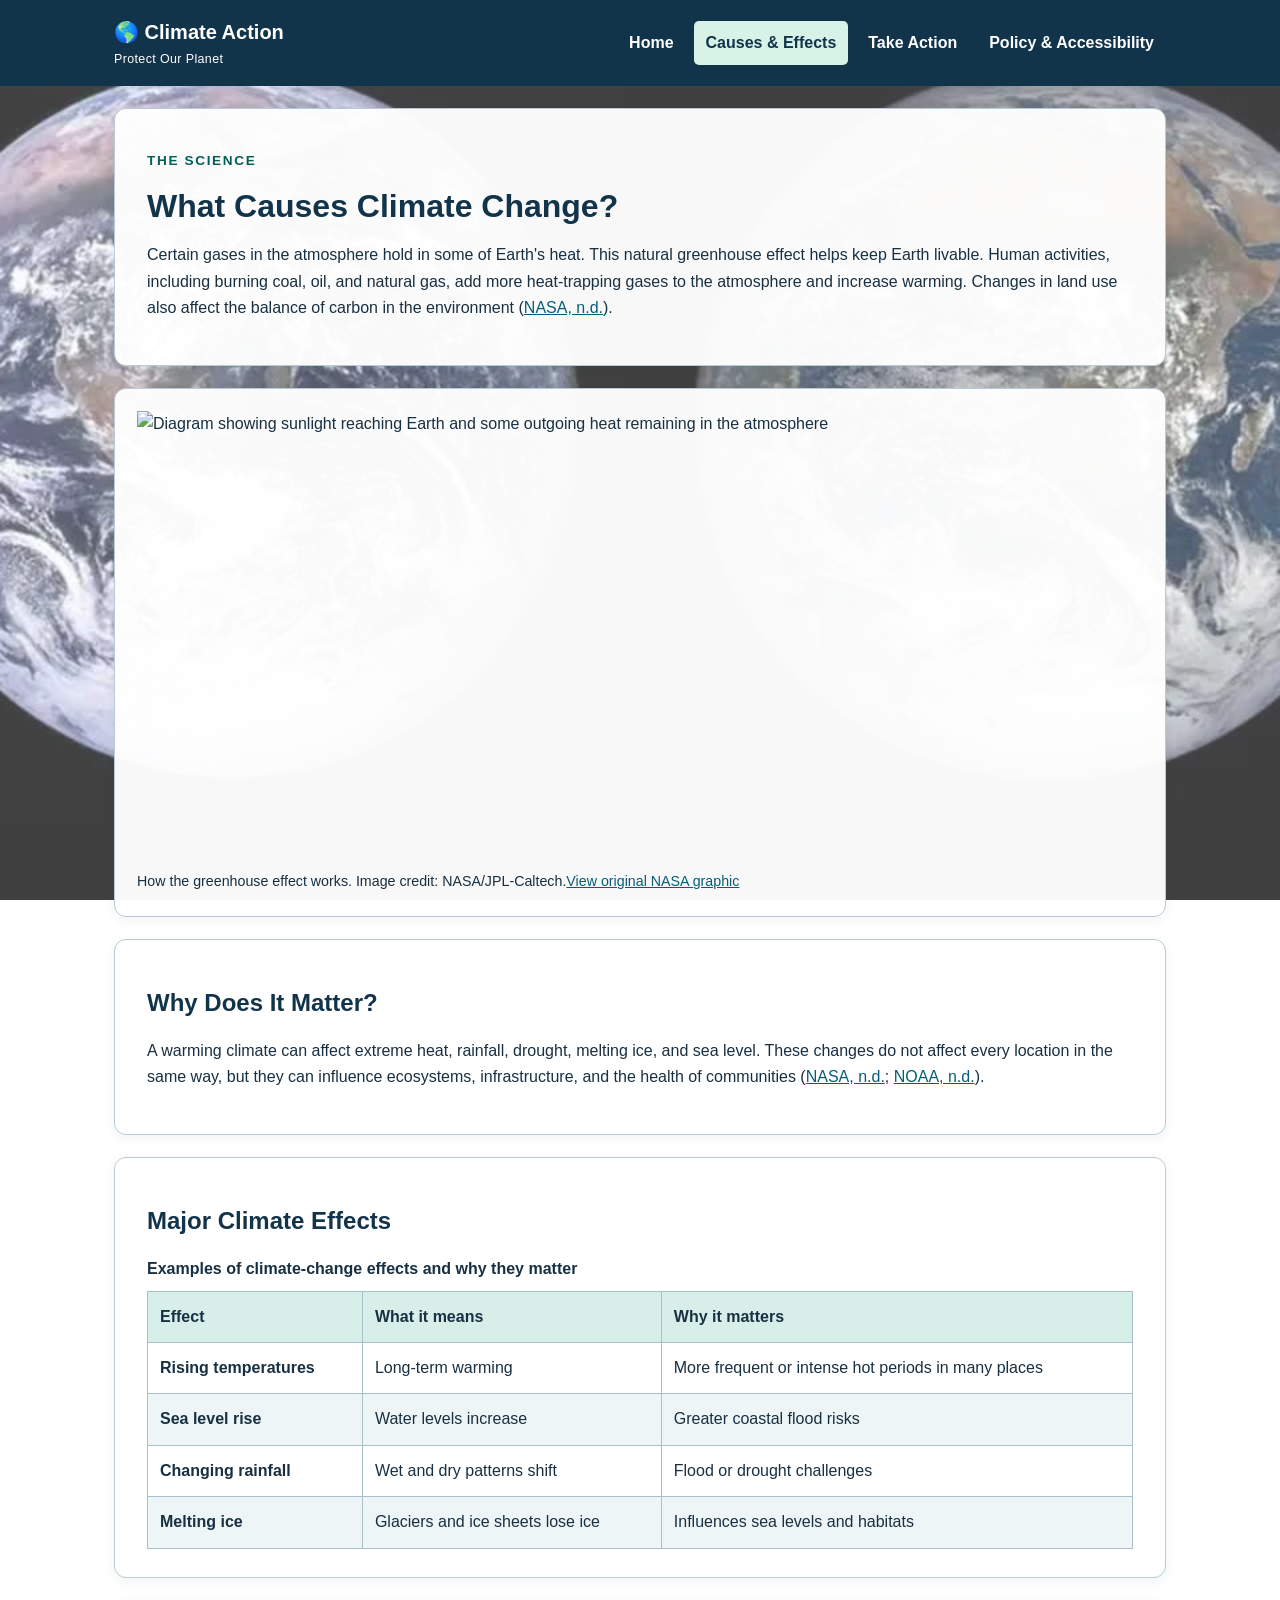
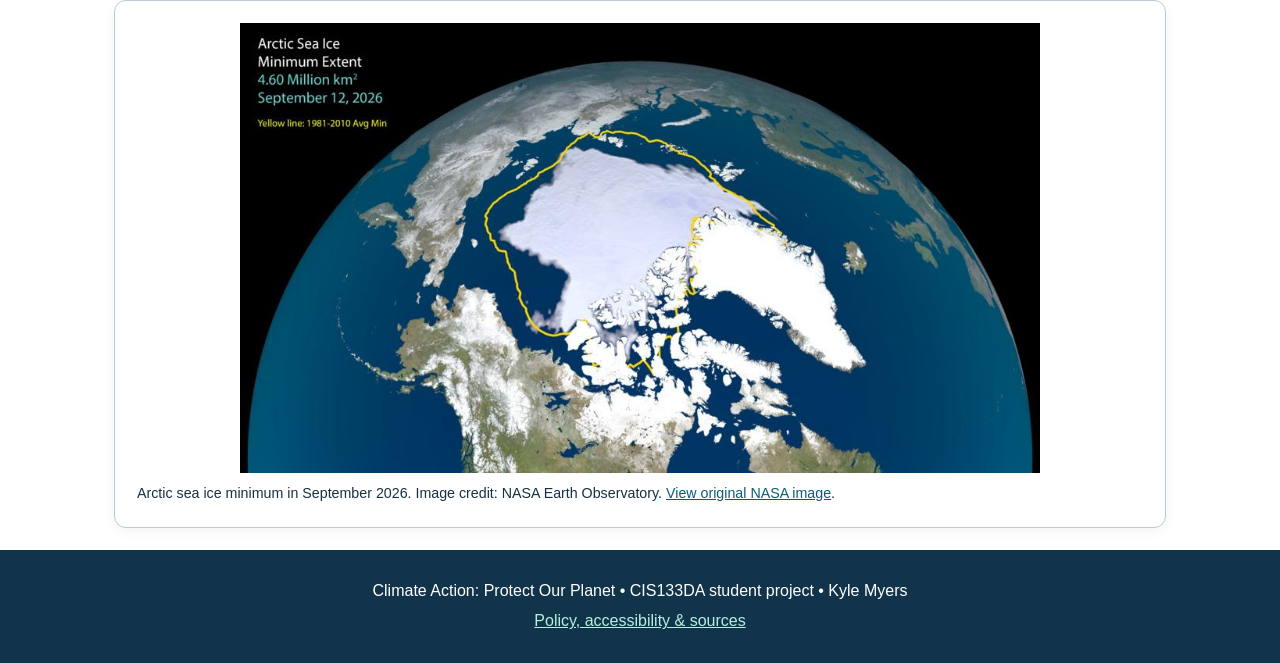
==== causes.html @ 11b66479 "Add completed Climate Action final website" ====
<!DOCTYPE html>
<html lang="en">
<head>
  <meta charset="UTF-8">
  <meta name="viewport" content="width=device-width, initial-scale=1">
  <meta name="author" content="Kyle Myers">
  <meta name="description" content="Learn about greenhouse gases and how climate change affects communities and nature.">
  <meta name="keywords" content="greenhouse gases, warming, impacts">
  <title>Climate Action | Causes & Effects</title>
  <link rel="stylesheet" href="Css/Default_styles.css">
  <script src="Scripts/Javascript.js" defer></script>
</head>
<body>
  <!-- Skip link helps keyboard users jump to the main content. -->
  <a class="skip-link" href="#main-content">Skip to main content</a>
  <header class="site-header">
    <div class="header-inner">
      <a class="brand" href="index.html">🌎 Climate Action <span>Protect Our Planet</span></a>
      <!-- The same navigation appears on every page. -->
      <nav aria-label="Main navigation"><a href="index.html">Home</a>
<a href="causes.html" aria-current="page">Causes & Effects</a>
<a href="action.html">Take Action</a>
<a href="policy.html">Policy & Accessibility</a></nav>
    </div>
  </header>
  <main id="main-content" class="container">
    <section class="page-intro"><p class="eyebrow">The Science</p><h1>What Causes Climate Change?</h1><p>Certain gases in the atmosphere hold in some of Earth's heat. This natural greenhouse effect helps keep Earth livable. Human activities, including burning coal, oil, and natural gas, add more heat-trapping gases to the atmosphere and increase warming. Changes in land use also affect the balance of carbon in the environment (<a href="https://science.nasa.gov/climate-change/causes/">NASA, n.d.</a>).</p></section>
    <figure class="featured-figure"><img src="Images/greenhouse-effect.png" alt="Diagram showing sunlight reaching Earth and some outgoing heat remaining in the atmosphere" width="900" height="420"><figcaption>How the greenhouse effect works. Image credit: NASA/JPL-Caltech.<a href="https://science.nasa.gov/resource/graphic-the-greenhouse-effect/">View original NASA graphic</a></figcaption></figure>
    <section class="panel"><h2>Why Does It Matter?</h2><p>A warming climate can affect extreme heat, rainfall, drought, melting ice, and sea level. These changes do not affect every location in the same way, but they can influence ecosystems, infrastructure, and the health of communities (<a href="https://science.nasa.gov/climate-change/effects/">NASA, n.d.</a>; <a href="https://www.noaa.gov/education/resource-collections/climate/climate-change-impacts">NOAA, n.d.</a>).</p></section>
    <section class="panel"><h2>Major Climate Effects</h2><div class="table-scroll"><table><caption>Examples of climate-change effects and why they matter</caption><thead><tr><th scope="col">Effect</th><th scope="col">What it means</th><th scope="col">Why it matters</th></tr></thead><tbody><tr><th scope="row">Rising temperatures</th><td>Long-term warming</td><td>More frequent or intense hot periods in many places</td></tr><tr><th scope="row">Sea level rise</th><td>Water levels increase</td><td>Greater coastal flood risks</td></tr><tr><th scope="row">Changing rainfall</th><td>Wet and dry patterns shift</td><td>Flood or drought challenges</td></tr><tr><th scope="row">Melting ice</th><td>Glaciers and ice sheets lose ice</td><td>Influences sea levels and habitats</td></tr></tbody></table></div></section>
    <figure class="featured-figure"><img src="Images/arctic-sea-ice.png" alt="Illustration of white Arctic sea ice floating in dark blue seawater beneath mountains" width="900" height="420"><figcaption> Arctic sea ice minimum in September 2026. Image credit: NASA Earth Observatory. <a href="https://science.nasa.gov/earth/earth-observatory/arctic-sea-ice-shrinks-to-its-2026-minimum/">View original NASA image</a>.</figcaption></figure>
  </main>
  <footer class="site-footer">
    <p>Climate Action: Protect Our Planet • CIS133DA student project • Kyle Myers</p>
    <p><a href="policy.html">Policy, accessibility & sources</a></p>
  </footer>
</body>
</html>
---- Css/Default_styles.css ----
/* Main stylesheet: one design shared by all four pages. */
:root { color-scheme: light; --navy:#12344b; --teal:#116b64; --cream:#f5f9fa; --ink:#183042; --line:#b8cbd4; }
* { box-sizing: border-box; }
html { scroll-behavior: smooth; }
/* Background image is an original SVG illustration in the Images folder. */
body { margin:0; color:var(--ink); font: 1rem/1.65 Arial, Helvetica, sans-serif; background:linear-gradient(rgba(255,255,255,0.25), rgba(255,255,255,0.25)), url('../Images/earth-background.png') center top/cover fixed no-repeat; }
a { color:#075d78; } a:hover { text-decoration-thickness:3px; }
a:focus-visible, button:focus-visible, input:focus-visible { outline:3px solid #c6680e; outline-offset:3px; }
.skip-link { position:absolute; left:12px; top:-80px; background:white; padding:12px; z-index:9; }
.skip-link:focus { top:12px; }
/* Class selector used to style the website header without affecting other header elements. */
.site-header { background:var(--navy); color:white; }
.header-inner { max-width:1100px; margin:auto; padding:16px 24px; display:flex; align-items:center; justify-content:space-between; gap:18px; flex-wrap:wrap; }
.brand { color:white; font-size:1.25rem; font-weight:bold; text-decoration:none; }
.brand span { font-size:.78rem; display:block; font-weight:normal; letter-spacing:.03em; }
nav { display:flex; gap:8px; flex-wrap:wrap; }
nav a { color:white; padding:9px 12px; border-radius:5px; text-decoration:none; font-weight:bold; }
nav a:hover, nav a[aria-current='page'] { background:#d7f3e8; color:#12344b; }
/* .container is reused to center page content at a readable line length. */
.container { max-width:1100px; margin:auto; padding:0 24px; }
h1,h2,h3 { line-height:1.25; color:var(--navy); } h1 { font-size: 2.5rem; margin: .3em 0; } h1 { font-size: 2rem; }
.eyebrow { color:#075d57; text-transform:uppercase; font-size:.85rem; letter-spacing:.12em; font-weight:bold; }
.lead { font-size:1.1rem; }
.hero, .panel, .card, .featured-figure, .page-intro { background:rgba(255,255,255,.96); border:1px solid var(--line); border-radius:12px; box-shadow:0 3px 12px #12344b10; }
/* The hero class styles the main introduction without changing other page sections. */
.hero { display:grid; grid-template-columns:1.15fr 1fr; gap:28px; align-items:center; padding:36px; }
.hero figure { margin:0; } img { max-width:100%; height:auto; display:block; }
figcaption { margin-top:9px; font-size:.89rem; }
.button-row { display:flex; flex-wrap:wrap; gap:12px; margin-top:22px; }
.button, button { display:inline-block; background:var(--teal); border:2px solid var(--teal); padding:11px 17px; border-radius:6px; color:white; font:inherit; font-weight:bold; text-decoration:none; cursor:pointer; }
.button:hover, button:hover { background:#084d47; color:white; }
.button-outline { color:var(--teal); background:white; } .button-outline:hover { color:white; }
.panel, .page-intro { padding:28px 32px; margin-top:22px; }
.cards { display:grid; grid-template-columns:repeat(2,minmax(0,1fr)); gap:20px; margin-top:22px; }
/* The card class styles individual content boxes without affecting other HTML articles. */
.card { padding:25px; }
.featured-figure { margin:22px 0; padding:22px; }
.featured-figure img { width:100%; max-height:450px; object-fit:contain; }
.table-scroll { overflow-x:auto; } table { width:100%; border-collapse:collapse; min-width:570px; } caption { text-align:left; padding-bottom:8px; font-weight:bold; }
th,td { border:1px solid #a8c0cb; padding:12px; text-align:left; vertical-align:top; }
thead { background:#d8eee9; } tbody tr:nth-child(even) { background:#edf5f7; }
.action-list li { padding:5px 0 5px 8px; }
fieldset { border:1px solid #9dbac3; padding:16px; border-radius:8px; margin:16px 0; } legend { font-weight:bold; }
/* .check-option styles only pledge selections, not navigation links or other labels. */
.check-option { display:block; margin:12px 0; padding:5px 0; cursor:pointer; }
.check-option input { width:18px; height:18px; vertical-align:middle; accent-color:var(--teal); }
/* #pledge-message is unique because only the action form displays a status message. */
#pledge-message { font-weight:bold; min-height:1.5em; color:#16594b; }
.sources li { margin:.45em 0; overflow-wrap:anywhere; }
.site-footer { padding:24px; text-align:center; background:var(--navy); color:white; } .site-footer p { margin:4px; } .site-footer a { color:#b4f2e0; }
/* Responsive design: stack content and navigation on phones. */
@media (max-width:720px) { .hero,.cards { grid-template-columns:1fr; } .hero { padding:24px; } .header-inner { align-items:flex-start; } nav { width:100%; } nav a { padding:8px 9px; } .panel,.page-intro { padding:22px; } body { background-attachment:scroll; } }
@media (prefers-reduced-motion:reduce) { html { scroll-behavior:auto; } }
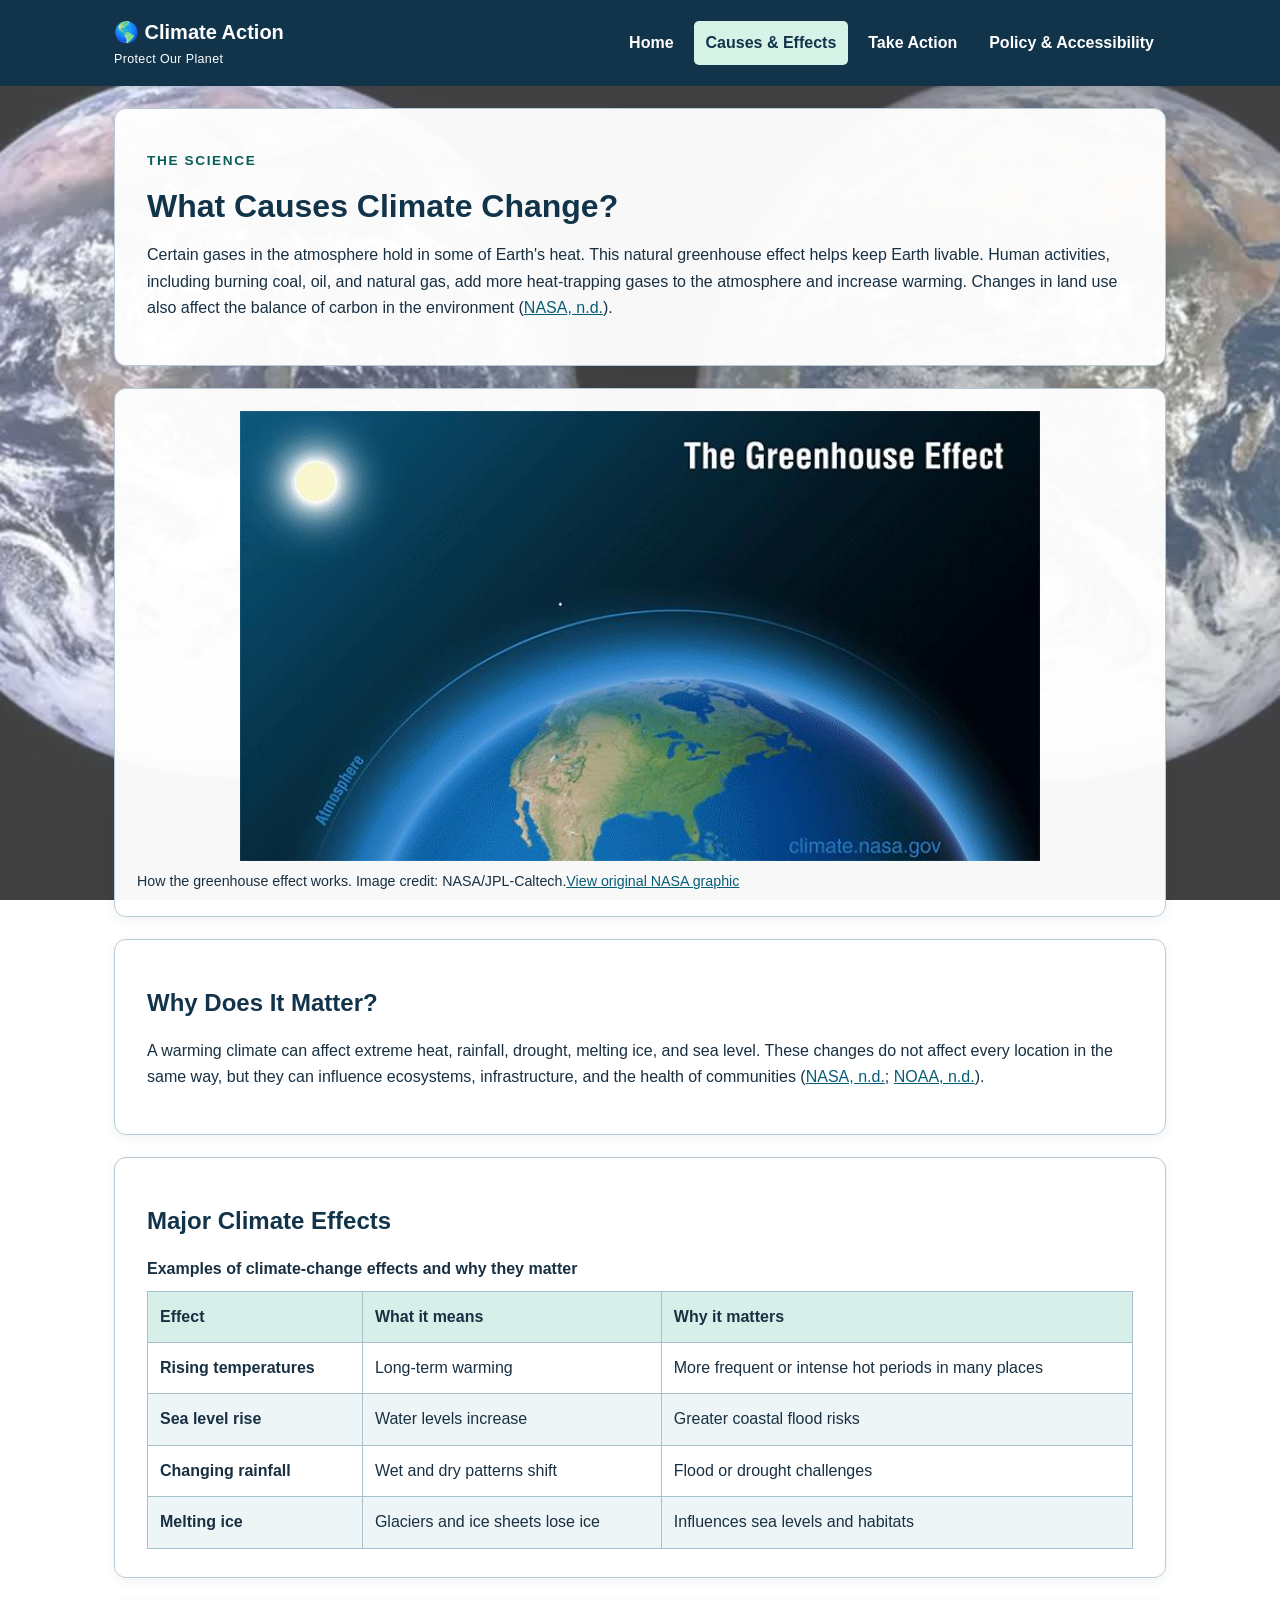
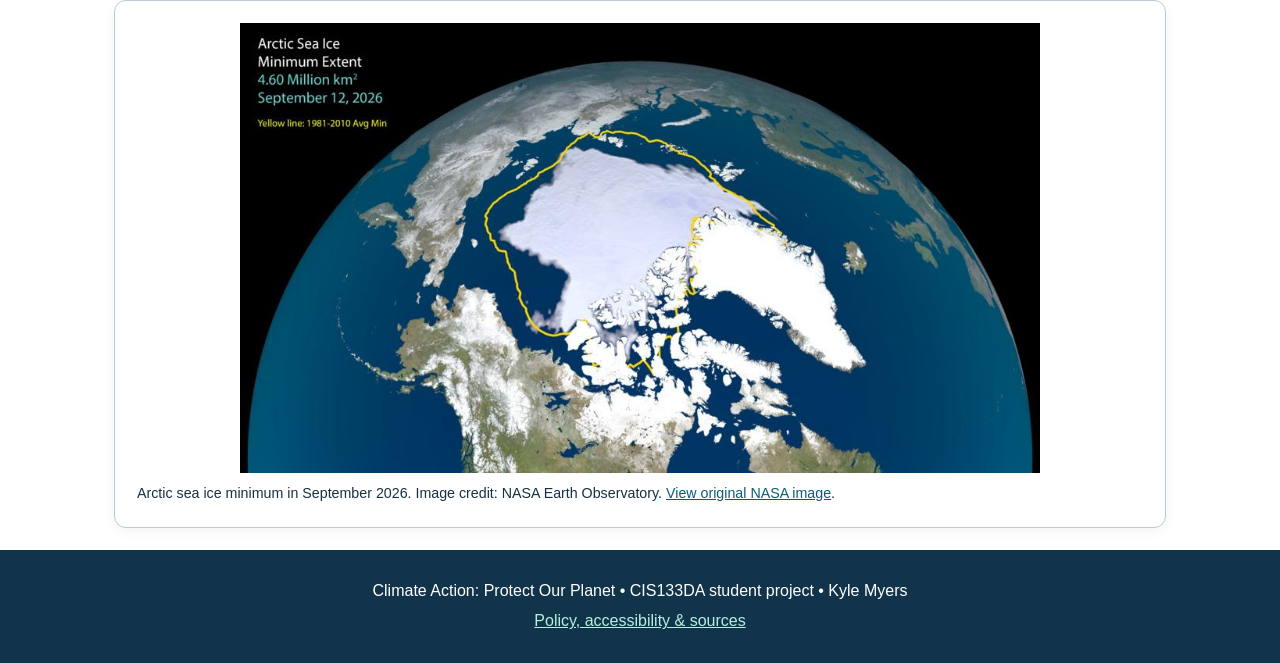
==== commit b8e642e5: "Fix greenhouse effect image path" ====
--- a/causes.html
+++ b/causes.html
@@ -25,7 +25,7 @@
   </header>
   <main id="main-content" class="container">
     <section class="page-intro"><p class="eyebrow">The Science</p><h1>What Causes Climate Change?</h1><p>Certain gases in the atmosphere hold in some of Earth's heat. This natural greenhouse effect helps keep Earth livable. Human activities, including burning coal, oil, and natural gas, add more heat-trapping gases to the atmosphere and increase warming. Changes in land use also affect the balance of carbon in the environment (<a href="https://science.nasa.gov/climate-change/causes/">NASA, n.d.</a>).</p></section>
-    <figure class="featured-figure"><img src="Images/greenhouse-effect.png" alt="Diagram showing sunlight reaching Earth and some outgoing heat remaining in the atmosphere" width="900" height="420"><figcaption>How the greenhouse effect works. Image credit: NASA/JPL-Caltech.<a href="https://science.nasa.gov/resource/graphic-the-greenhouse-effect/">View original NASA graphic</a></figcaption></figure>
+    <figure class="featured-figure"><img src="Images/Greenhouse-effect.png" alt="Diagram showing sunlight reaching Earth and some outgoing heat remaining in the atmosphere" width="900" height="420"><figcaption>How the greenhouse effect works. Image credit: NASA/JPL-Caltech.<a href="https://science.nasa.gov/resource/graphic-the-greenhouse-effect/">View original NASA graphic</a></figcaption></figure>
     <section class="panel"><h2>Why Does It Matter?</h2><p>A warming climate can affect extreme heat, rainfall, drought, melting ice, and sea level. These changes do not affect every location in the same way, but they can influence ecosystems, infrastructure, and the health of communities (<a href="https://science.nasa.gov/climate-change/effects/">NASA, n.d.</a>; <a href="https://www.noaa.gov/education/resource-collections/climate/climate-change-impacts">NOAA, n.d.</a>).</p></section>
     <section class="panel"><h2>Major Climate Effects</h2><div class="table-scroll"><table><caption>Examples of climate-change effects and why they matter</caption><thead><tr><th scope="col">Effect</th><th scope="col">What it means</th><th scope="col">Why it matters</th></tr></thead><tbody><tr><th scope="row">Rising temperatures</th><td>Long-term warming</td><td>More frequent or intense hot periods in many places</td></tr><tr><th scope="row">Sea level rise</th><td>Water levels increase</td><td>Greater coastal flood risks</td></tr><tr><th scope="row">Changing rainfall</th><td>Wet and dry patterns shift</td><td>Flood or drought challenges</td></tr><tr><th scope="row">Melting ice</th><td>Glaciers and ice sheets lose ice</td><td>Influences sea levels and habitats</td></tr></tbody></table></div></section>
     <figure class="featured-figure"><img src="Images/arctic-sea-ice.png" alt="Illustration of white Arctic sea ice floating in dark blue seawater beneath mountains" width="900" height="420"><figcaption> Arctic sea ice minimum in September 2026. Image credit: NASA Earth Observatory. <a href="https://science.nasa.gov/earth/earth-observatory/arctic-sea-ice-shrinks-to-its-2026-minimum/">View original NASA image</a>.</figcaption></figure>
